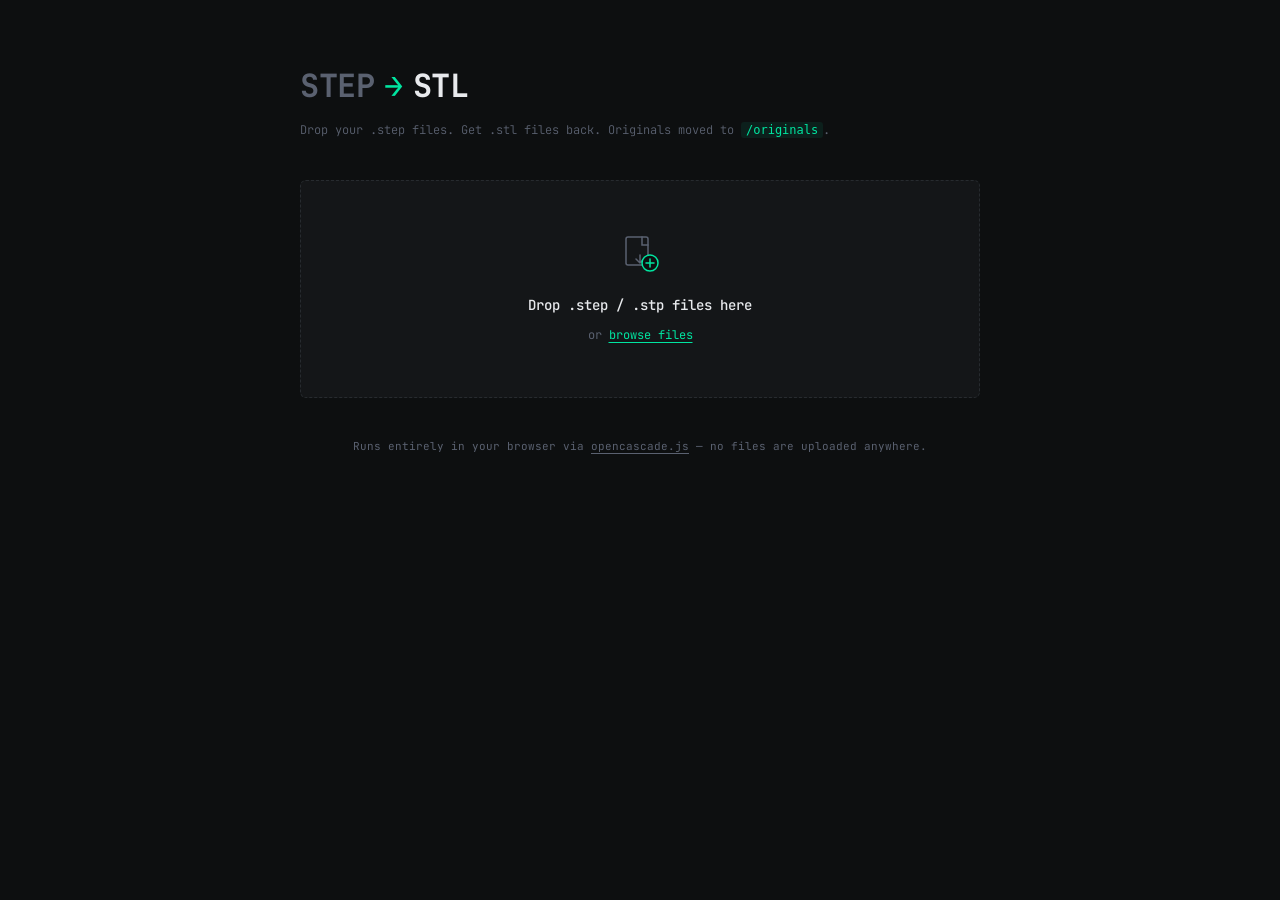
==== docs/index.html @ 7593c4f9 "Add files via upload" ====
<!DOCTYPE html>
<html lang="en">
<head>
  <meta charset="UTF-8" />
  <meta name="viewport" content="width=device-width, initial-scale=1.0" />
  <title>STEP → STL Converter</title>
  <link rel="preconnect" href="https://fonts.googleapis.com" />
  <link rel="preconnect" href="https://fonts.gstatic.com" crossorigin />
  <link href="https://fonts.googleapis.com/css2?family=JetBrains+Mono:wght@300;400;500;700&display=swap" rel="stylesheet" />
  <link rel="stylesheet" href="style.css" />
</head>
<body>

  <div class="page">

    <header>
      <div class="wordmark">
        <span class="wordmark-step">STEP</span>
        <span class="wordmark-arrow">→</span>
        <span class="wordmark-stl">STL</span>
      </div>
      <p class="tagline">Drop your .step files. Get .stl files back. Originals moved to <code>/originals</code>.</p>
    </header>

    <main>
      <!-- Drop Zone -->
      <div class="dropzone" id="dropzone" tabindex="0" role="button" aria-label="Drop STEP files here or click to browse">
        <div class="scan-line" id="scanLine"></div>
        <div class="dropzone-inner">
          <div class="drop-icon">
            <svg width="40" height="40" viewBox="0 0 40 40" fill="none" xmlns="http://www.w3.org/2000/svg">
              <rect x="6" y="4" width="22" height="28" rx="2" stroke="currentColor" stroke-width="1.5"/>
              <path d="M22 4v8h6" stroke="currentColor" stroke-width="1.5" stroke-linecap="round"/>
              <path d="M20 22v8M16 26l4 4 4-4" stroke="currentColor" stroke-width="1.5" stroke-linecap="round" stroke-linejoin="round"/>
              <circle cx="30" cy="30" r="8" fill="#0d0f10" stroke="var(--accent)" stroke-width="1.5"/>
              <path d="M30 26v8M26 30h8" stroke="var(--accent)" stroke-width="1.5" stroke-linecap="round"/>
            </svg>
          </div>
          <p class="drop-primary">Drop .step / .stp files here</p>
          <p class="drop-secondary">or <button class="browse-btn" id="browseBtn">browse files</button></p>
        </div>
        <input type="file" id="fileInput" multiple accept=".step,.stp" style="display:none" />
      </div>

      <!-- Queue -->
      <div class="queue" id="queue" hidden>
        <div class="queue-header">
          <span class="queue-label">QUEUED</span>
          <span class="queue-count" id="queueCount">0 files</span>
        </div>
        <ul class="file-list" id="fileList"></ul>
        <div class="queue-actions">
          <button class="btn-convert" id="convertBtn">Convert all</button>
          <button class="btn-clear" id="clearBtn">Clear</button>
        </div>
      </div>

      <!-- Log -->
      <div class="log-panel" id="logPanel" hidden>
        <div class="log-header">
          <span class="log-label">OUTPUT</span>
          <button class="log-clear" id="logClearBtn">clear</button>
        </div>
        <div class="log-body" id="logBody"></div>
      </div>
    </main>

    <footer>
      <p>Runs entirely in your browser via <a href="https://github.com/octocat/opencascade.js" target="_blank" rel="noopener">opencascade.js</a> — no files are uploaded anywhere.</p>
    </footer>

  </div>

  <script src="app.js"></script>
</body>
</html>
---- docs/style.css ----
/* ── Reset & Base ─────────────────────────────────────────────── */
*, *::before, *::after { box-sizing: border-box; margin: 0; padding: 0; }

:root {
  --bg:        #0d0f10;
  --surface:   #141618;
  --surface2:  #1c1f22;
  --border:    #272b2f;
  --accent:    #00e5a0;
  --accent-dim:#007a56;
  --text:      #e8eaed;
  --muted:     #5a6170;
  --danger:    #ff5f5f;
  --warn:      #f5a623;
  --mono:      'JetBrains Mono', 'Courier New', monospace;
}

html, body {
  height: 100%;
  background: var(--bg);
  color: var(--text);
  font-family: var(--mono);
  font-size: 14px;
  line-height: 1.6;
  -webkit-font-smoothing: antialiased;
}

/* ── Page Layout ─────────────────────────────────────────────── */
.page {
  min-height: 100vh;
  display: flex;
  flex-direction: column;
  align-items: center;
  padding: 60px 24px 40px;
  gap: 0;
}

main {
  width: 100%;
  max-width: 680px;
  display: flex;
  flex-direction: column;
  gap: 16px;
}

/* ── Header ──────────────────────────────────────────────────── */
header {
  width: 100%;
  max-width: 680px;
  margin-bottom: 40px;
  text-align: left;
}

.wordmark {
  display: flex;
  align-items: baseline;
  gap: 10px;
  font-size: 32px;
  font-weight: 700;
  letter-spacing: -0.5px;
  margin-bottom: 10px;
}

.wordmark-step  { color: var(--muted); }
.wordmark-arrow { color: var(--accent); font-weight: 300; }
.wordmark-stl   { color: var(--text); }

.tagline {
  color: var(--muted);
  font-size: 12px;
  font-weight: 300;
}

.tagline code {
  color: var(--accent);
  background: rgba(0, 229, 160, 0.08);
  padding: 1px 5px;
  border-radius: 3px;
}

/* ── Drop Zone ───────────────────────────────────────────────── */
.dropzone {
  position: relative;
  overflow: hidden;
  border: 1.5px dashed var(--border);
  border-radius: 6px;
  padding: 52px 24px;
  text-align: center;
  cursor: pointer;
  transition: border-color 0.2s, background 0.2s;
  outline: none;
  background: var(--surface);
}

.dropzone:hover,
.dropzone:focus,
.dropzone.drag-over {
  border-color: var(--accent);
  background: rgba(0, 229, 160, 0.03);
}

.dropzone.drag-over .scan-line { opacity: 1; animation-play-state: running; }

/* Scan line — the signature element */
.scan-line {
  position: absolute;
  left: 0; right: 0;
  height: 1px;
  background: linear-gradient(90deg, transparent 0%, var(--accent) 40%, var(--accent) 60%, transparent 100%);
  top: 0;
  opacity: 0;
  pointer-events: none;
  animation: scan 1.6s linear infinite paused;
  box-shadow: 0 0 10px var(--accent), 0 0 2px var(--accent);
}

@keyframes scan {
  0%   { top: 0%;   opacity: 0; }
  5%   { opacity: 1; }
  95%  { opacity: 1; }
  100% { top: 100%; opacity: 0; }
}

.dropzone-inner {
  display: flex;
  flex-direction: column;
  align-items: center;
  gap: 10px;
  position: relative;
  z-index: 1;
}

.drop-icon {
  color: var(--muted);
  margin-bottom: 4px;
  transition: color 0.2s;
}

.dropzone:hover .drop-icon,
.dropzone.drag-over .drop-icon { color: var(--accent); }

.drop-primary {
  font-size: 14px;
  font-weight: 500;
  color: var(--text);
}

.drop-secondary {
  font-size: 12px;
  color: var(--muted);
}

.browse-btn {
  background: none;
  border: none;
  color: var(--accent);
  font-family: var(--mono);
  font-size: 12px;
  cursor: pointer;
  text-decoration: underline;
  text-underline-offset: 3px;
  padding: 0;
}

.browse-btn:hover { color: #fff; }

/* ── Queue ───────────────────────────────────────────────────── */
.queue {
  background: var(--surface);
  border: 1px solid var(--border);
  border-radius: 6px;
  overflow: hidden;
}

.queue-header {
  display: flex;
  justify-content: space-between;
  align-items: center;
  padding: 10px 16px;
  border-bottom: 1px solid var(--border);
  background: var(--surface2);
}

.queue-label {
  font-size: 10px;
  font-weight: 700;
  letter-spacing: 1.5px;
  color: var(--muted);
}

.queue-count {
  font-size: 11px;
  color: var(--accent);
}

.file-list {
  list-style: none;
  max-height: 220px;
  overflow-y: auto;
  scrollbar-width: thin;
  scrollbar-color: var(--border) transparent;
}

.file-list li {
  display: flex;
  align-items: center;
  justify-content: space-between;
  padding: 9px 16px;
  border-bottom: 1px solid var(--border);
  font-size: 12px;
  gap: 12px;
}

.file-list li:last-child { border-bottom: none; }

.file-name {
  color: var(--text);
  flex: 1;
  overflow: hidden;
  text-overflow: ellipsis;
  white-space: nowrap;
}

.file-size {
  color: var(--muted);
  font-size: 11px;
  flex-shrink: 0;
}

.file-remove {
  background: none;
  border: none;
  color: var(--muted);
  cursor: pointer;
  font-size: 16px;
  line-height: 1;
  padding: 0 2px;
  font-family: var(--mono);
  flex-shrink: 0;
  transition: color 0.15s;
}

.file-remove:hover { color: var(--danger); }

.queue-actions {
  display: flex;
  gap: 10px;
  padding: 12px 16px;
  border-top: 1px solid var(--border);
  background: var(--surface2);
}

.btn-convert {
  flex: 1;
  background: var(--accent);
  color: #000;
  border: none;
  border-radius: 4px;
  padding: 10px 20px;
  font-family: var(--mono);
  font-size: 12px;
  font-weight: 700;
  letter-spacing: 0.5px;
  cursor: pointer;
  transition: background 0.15s, opacity 0.15s;
}

.btn-convert:hover  { background: #00ffb3; }
.btn-convert:active { background: var(--accent-dim); }
.btn-convert:disabled { opacity: 0.4; cursor: not-allowed; }

.btn-clear {
  background: none;
  border: 1px solid var(--border);
  border-radius: 4px;
  padding: 10px 16px;
  font-family: var(--mono);
  font-size: 12px;
  color: var(--muted);
  cursor: pointer;
  transition: border-color 0.15s, color 0.15s;
}

.btn-clear:hover { border-color: var(--danger); color: var(--danger); }

/* ── Log Panel ───────────────────────────────────────────────── */
.log-panel {
  background: var(--surface);
  border: 1px solid var(--border);
  border-radius: 6px;
  overflow: hidden;
}

.log-header {
  display: flex;
  justify-content: space-between;
  align-items: center;
  padding: 10px 16px;
  border-bottom: 1px solid var(--border);
  background: var(--surface2);
}

.log-label {
  font-size: 10px;
  font-weight: 700;
  letter-spacing: 1.5px;
  color: var(--muted);
}

.log-clear {
  background: none;
  border: none;
  color: var(--muted);
  font-family: var(--mono);
  font-size: 11px;
  cursor: pointer;
}

.log-clear:hover { color: var(--text); }

.log-body {
  padding: 14px 16px;
  max-height: 260px;
  overflow-y: auto;
  font-size: 12px;
  line-height: 1.8;
  scrollbar-width: thin;
  scrollbar-color: var(--border) transparent;
}

.log-line { display: block; white-space: pre-wrap; word-break: break-all; }
.log-line.info    { color: var(--muted); }
.log-line.success { color: var(--accent); }
.log-line.error   { color: var(--danger); }
.log-line.warn    { color: var(--warn); }
.log-line.head    { color: var(--text); font-weight: 700; margin-top: 6px; }

/* ── Footer ──────────────────────────────────────────────────── */
footer {
  margin-top: 40px;
  font-size: 11px;
  color: var(--muted);
  text-align: center;
  max-width: 680px;
}

footer a { color: var(--muted); text-underline-offset: 3px; }
footer a:hover { color: var(--accent); }

/* ── Progress on file items ──────────────────────────────────── */
.file-status {
  font-size: 11px;
  flex-shrink: 0;
  min-width: 70px;
  text-align: right;
}

.file-status.pending  { color: var(--muted); }
.file-status.working  { color: var(--warn); }
.file-status.done     { color: var(--accent); }
.file-status.error    { color: var(--danger); }

/* ── Responsive ──────────────────────────────────────────────── */
@media (max-width: 520px) {
  .page { padding: 36px 16px 32px; }
  .wordmark { font-size: 24px; }
  .dropzone { padding: 40px 16px; }
}

@media (prefers-reduced-motion: reduce) {
  .scan-line { animation: none; }
}
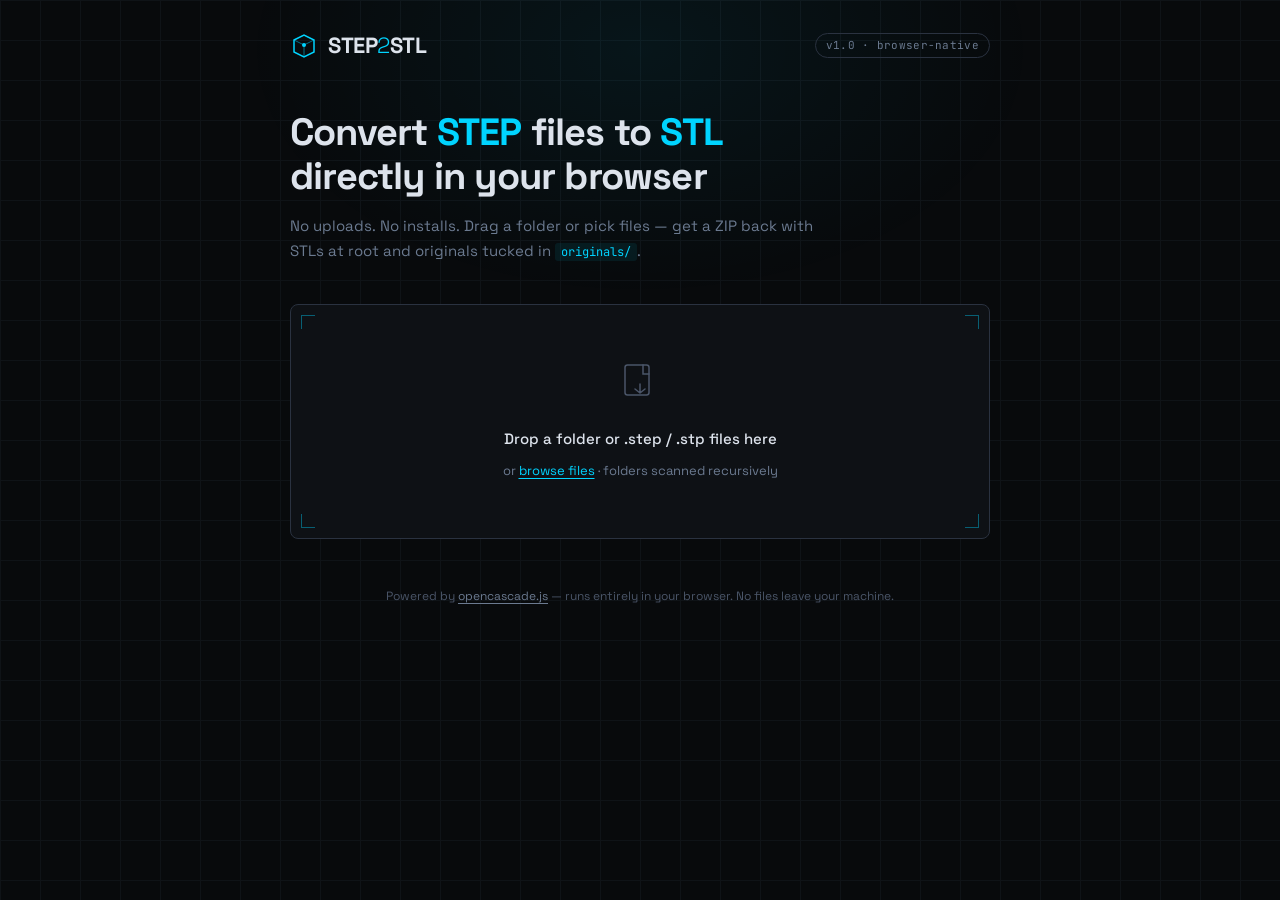
==== commit 40c554d2: "Add files via upload" ====
--- a/docs/index.html
+++ b/docs/index.html
@@ -3,70 +3,93 @@
 <head>
   <meta charset="UTF-8" />
   <meta name="viewport" content="width=device-width, initial-scale=1.0" />
-  <title>STEP → STL Converter</title>
+  <title>STEP2STL — Browser-based STEP to STL Converter</title>
   <link rel="preconnect" href="https://fonts.googleapis.com" />
   <link rel="preconnect" href="https://fonts.gstatic.com" crossorigin />
-  <link href="https://fonts.googleapis.com/css2?family=JetBrains+Mono:wght@300;400;500;700&display=swap" rel="stylesheet" />
+  <link href="https://fonts.googleapis.com/css2?family=Space+Grotesk:wght@300;400;500;600;700&family=JetBrains+Mono:wght@300;400;500&display=swap" rel="stylesheet" />
   <link rel="stylesheet" href="style.css" />
 </head>
 <body>
 
+  <!-- Background grid -->
+  <div class="bg-grid" aria-hidden="true"></div>
+  <div class="bg-glow" aria-hidden="true"></div>
+
   <div class="page">
 
-    <header>
-      <div class="wordmark">
-        <span class="wordmark-step">STEP</span>
-        <span class="wordmark-arrow">→</span>
-        <span class="wordmark-stl">STL</span>
+    <header class="site-header">
+      <div class="logo">
+        <svg class="logo-icon" width="28" height="28" viewBox="0 0 28 28" fill="none">
+          <path d="M4 8L14 3L24 8V20L14 25L4 20V8Z" stroke="var(--accent)" stroke-width="1.5" fill="none"/>
+          <path d="M4 8L14 13M14 25V13M24 8L14 13" stroke="var(--accent)" stroke-width="1" opacity="0.5"/>
+          <circle cx="14" cy="13" r="2" fill="var(--accent)"/>
+        </svg>
+        <span class="logo-text">STEP<span class="logo-sep">2</span>STL</span>
       </div>
-      <p class="tagline">Drop your .step files. Get .stl files back. Originals moved to <code>/originals</code>.</p>
+      <div class="header-badge">v1.0 · browser-native</div>
     </header>
 
-    <main>
+    <main class="main">
+
+      <section class="hero">
+        <h1 class="hero-title">Convert <span class="hl">STEP</span> files to <span class="hl">STL</span><br/>directly in your browser</h1>
+        <p class="hero-sub">No uploads. No installs. Drag a folder or pick files — get a ZIP back with STLs at root and originals tucked in <code>originals/</code>.</p>
+      </section>
+
       <!-- Drop Zone -->
-      <div class="dropzone" id="dropzone" tabindex="0" role="button" aria-label="Drop STEP files here or click to browse">
-        <div class="scan-line" id="scanLine"></div>
-        <div class="dropzone-inner">
-          <div class="drop-icon">
-            <svg width="40" height="40" viewBox="0 0 40 40" fill="none" xmlns="http://www.w3.org/2000/svg">
-              <rect x="6" y="4" width="22" height="28" rx="2" stroke="currentColor" stroke-width="1.5"/>
-              <path d="M22 4v8h6" stroke="currentColor" stroke-width="1.5" stroke-linecap="round"/>
-              <path d="M20 22v8M16 26l4 4 4-4" stroke="currentColor" stroke-width="1.5" stroke-linecap="round" stroke-linejoin="round"/>
-              <circle cx="30" cy="30" r="8" fill="#0d0f10" stroke="var(--accent)" stroke-width="1.5"/>
-              <path d="M30 26v8M26 30h8" stroke="var(--accent)" stroke-width="1.5" stroke-linecap="round"/>
+      <div class="dropzone" id="dropzone" tabindex="0" role="button"
+           aria-label="Drop STEP files or a folder here, or click to browse">
+        <div class="dz-scan" id="scanLine" aria-hidden="true"></div>
+        <div class="dz-corner tl" aria-hidden="true"></div>
+        <div class="dz-corner tr" aria-hidden="true"></div>
+        <div class="dz-corner bl" aria-hidden="true"></div>
+        <div class="dz-corner br" aria-hidden="true"></div>
+
+        <div class="dz-inner">
+          <div class="dz-icon" aria-hidden="true">
+            <svg width="44" height="44" viewBox="0 0 44 44" fill="none">
+              <rect x="7" y="4" width="24" height="30" rx="2.5" stroke="currentColor" stroke-width="1.5"/>
+              <path d="M25 4v9h6" stroke="currentColor" stroke-width="1.5" stroke-linecap="round"/>
+              <path d="M22 23v9M17 28l5 4 5-4" stroke="currentColor" stroke-width="1.5" stroke-linecap="round" stroke-linejoin="round"/>
             </svg>
           </div>
-          <p class="drop-primary">Drop .step / .stp files here</p>
-          <p class="drop-secondary">or <button class="browse-btn" id="browseBtn">browse files</button></p>
+          <p class="dz-primary">Drop a folder or .step / .stp files here</p>
+          <p class="dz-secondary">or <button class="dz-browse" id="browseBtn">browse files</button> · folders scanned recursively</p>
         </div>
         <input type="file" id="fileInput" multiple accept=".step,.stp" style="display:none" />
       </div>
 
       <!-- Queue -->
-      <div class="queue" id="queue" hidden>
-        <div class="queue-header">
-          <span class="queue-label">QUEUED</span>
-          <span class="queue-count" id="queueCount">0 files</span>
+      <div class="panel queue-panel" id="queue" hidden>
+        <div class="panel-header">
+          <span class="panel-label">QUEUED FILES</span>
+          <span class="panel-count" id="queueCount">0 files</span>
         </div>
         <ul class="file-list" id="fileList"></ul>
-        <div class="queue-actions">
-          <button class="btn-convert" id="convertBtn">Convert all</button>
-          <button class="btn-clear" id="clearBtn">Clear</button>
+        <div class="panel-footer">
+          <button class="btn-primary" id="convertBtn">
+            <svg width="14" height="14" viewBox="0 0 14 14" fill="none" aria-hidden="true">
+              <path d="M2 7h10M8 3l4 4-4 4" stroke="currentColor" stroke-width="1.5" stroke-linecap="round" stroke-linejoin="round"/>
+            </svg>
+            Convert &amp; Download ZIP
+          </button>
+          <button class="btn-ghost" id="clearBtn">Clear all</button>
         </div>
       </div>
 
       <!-- Log -->
-      <div class="log-panel" id="logPanel" hidden>
-        <div class="log-header">
-          <span class="log-label">OUTPUT</span>
-          <button class="log-clear" id="logClearBtn">clear</button>
+      <div class="panel log-panel" id="logPanel" hidden>
+        <div class="panel-header">
+          <span class="panel-label">OUTPUT LOG</span>
+          <button class="log-clear-btn" id="logClearBtn">clear</button>
         </div>
         <div class="log-body" id="logBody"></div>
       </div>
+
     </main>
 
-    <footer>
-      <p>Runs entirely in your browser via <a href="https://github.com/octocat/opencascade.js" target="_blank" rel="noopener">opencascade.js</a> — no files are uploaded anywhere.</p>
+    <footer class="site-footer">
+      <p>Powered by <a href="https://github.com/donalffons/opencascade.js" target="_blank" rel="noopener">opencascade.js</a> — runs entirely in your browser. No files leave your machine.</p>
     </footer>
 
   </div>
--- a/docs/style.css
+++ b/docs/style.css
@@ -1,219 +1,331 @@
-/* ── Reset & Base ─────────────────────────────────────────────── */
+/* ── Reset ───────────────────────────────────────────────────────────────── */
 *, *::before, *::after { box-sizing: border-box; margin: 0; padding: 0; }
 
 :root {
-  --bg:        #0d0f10;
-  --surface:   #141618;
-  --surface2:  #1c1f22;
-  --border:    #272b2f;
-  --accent:    #00e5a0;
-  --accent-dim:#007a56;
-  --text:      #e8eaed;
-  --muted:     #5a6170;
-  --danger:    #ff5f5f;
-  --warn:      #f5a623;
-  --mono:      'JetBrains Mono', 'Courier New', monospace;
+  --bg:         #080a0c;
+  --surface:    #0e1115;
+  --surface2:   #151920;
+  --surface3:   #1c2028;
+  --border:     #1f2530;
+  --border-hi:  #2a3240;
+  --accent:     #00d4ff;
+  --accent-dim: #0077aa;
+  --accent-glow:rgba(0,212,255,0.15);
+  --green:      #00ff88;
+  --red:        #ff4466;
+  --yellow:     #ffcc00;
+  --text:       #dde3ec;
+  --muted:      #4a5568;
+  --muted2:     #6b7a90;
+  --display:    'Space Grotesk', sans-serif;
+  --mono:       'JetBrains Mono', monospace;
 }
 
 html, body {
   height: 100%;
   background: var(--bg);
   color: var(--text);
-  font-family: var(--mono);
+  font-family: var(--display);
   font-size: 14px;
   line-height: 1.6;
   -webkit-font-smoothing: antialiased;
 }
 
-/* ── Page Layout ─────────────────────────────────────────────── */
+/* ── Background ──────────────────────────────────────────────────────────── */
+.bg-grid {
+  position: fixed;
+  inset: 0;
+  background-image:
+    linear-gradient(var(--border) 1px, transparent 1px),
+    linear-gradient(90deg, var(--border) 1px, transparent 1px);
+  background-size: 40px 40px;
+  opacity: 0.35;
+  pointer-events: none;
+  z-index: 0;
+}
+
+.bg-glow {
+  position: fixed;
+  top: -200px;
+  left: 50%;
+  transform: translateX(-50%);
+  width: 800px;
+  height: 500px;
+  background: radial-gradient(ellipse at center, rgba(0,212,255,0.06) 0%, transparent 70%);
+  pointer-events: none;
+  z-index: 0;
+}
+
+/* ── Layout ──────────────────────────────────────────────────────────────── */
 .page {
+  position: relative;
+  z-index: 1;
   min-height: 100vh;
   display: flex;
   flex-direction: column;
   align-items: center;
-  padding: 60px 24px 40px;
-  gap: 0;
-}
-
-main {
+  padding: 0 24px 60px;
+}
+
+.main {
   width: 100%;
-  max-width: 680px;
+  max-width: 700px;
   display: flex;
   flex-direction: column;
   gap: 16px;
 }
 
-/* ── Header ──────────────────────────────────────────────────── */
-header {
+/* ── Header ──────────────────────────────────────────────────────────────── */
+.site-header {
   width: 100%;
-  max-width: 680px;
-  margin-bottom: 40px;
-  text-align: left;
-}
-
-.wordmark {
-  display: flex;
-  align-items: baseline;
+  max-width: 700px;
+  display: flex;
+  align-items: center;
+  justify-content: space-between;
+  padding: 28px 0 48px;
+}
+
+.logo {
+  display: flex;
+  align-items: center;
   gap: 10px;
-  font-size: 32px;
+}
+
+.logo-icon { flex-shrink: 0; }
+
+.logo-text {
+  font-family: var(--display);
+  font-size: 22px;
   font-weight: 700;
   letter-spacing: -0.5px;
-  margin-bottom: 10px;
-}
-
-.wordmark-step  { color: var(--muted); }
-.wordmark-arrow { color: var(--accent); font-weight: 300; }
-.wordmark-stl   { color: var(--text); }
-
-.tagline {
-  color: var(--muted);
+  color: var(--text);
+}
+
+.logo-sep {
+  color: var(--accent);
+  font-weight: 300;
+}
+
+.header-badge {
+  font-family: var(--mono);
+  font-size: 11px;
+  color: var(--muted2);
+  border: 1px solid var(--border-hi);
+  padding: 3px 10px;
+  border-radius: 20px;
+  letter-spacing: 0.3px;
+}
+
+/* ── Hero ────────────────────────────────────────────────────────────────── */
+.hero {
+  margin-bottom: 24px;
+}
+
+.hero-title {
+  font-size: clamp(26px, 5vw, 38px);
+  font-weight: 700;
+  line-height: 1.15;
+  letter-spacing: -0.8px;
+  margin-bottom: 14px;
+  color: var(--text);
+}
+
+.hl {
+  color: var(--accent);
+  font-weight: 700;
+}
+
+.hero-sub {
+  font-size: 15px;
+  color: var(--muted2);
+  line-height: 1.7;
+  max-width: 560px;
+}
+
+.hero-sub code {
+  font-family: var(--mono);
   font-size: 12px;
-  font-weight: 300;
-}
-
-.tagline code {
   color: var(--accent);
-  background: rgba(0, 229, 160, 0.08);
-  padding: 1px 5px;
+  background: rgba(0,212,255,0.08);
+  padding: 1px 6px;
   border-radius: 3px;
 }
 
-/* ── Drop Zone ───────────────────────────────────────────────── */
+/* ── Drop Zone ───────────────────────────────────────────────────────────── */
 .dropzone {
   position: relative;
   overflow: hidden;
-  border: 1.5px dashed var(--border);
-  border-radius: 6px;
-  padding: 52px 24px;
+  border: 1px solid var(--border-hi);
+  border-radius: 8px;
+  padding: 56px 24px;
   text-align: center;
   cursor: pointer;
+  background: var(--surface);
   transition: border-color 0.2s, background 0.2s;
   outline: none;
-  background: var(--surface);
 }
 
 .dropzone:hover,
-.dropzone:focus,
+.dropzone:focus {
+  border-color: var(--accent-dim);
+  background: var(--surface2);
+}
+
 .dropzone.drag-over {
   border-color: var(--accent);
-  background: rgba(0, 229, 160, 0.03);
-}
-
-.dropzone.drag-over .scan-line { opacity: 1; animation-play-state: running; }
-
-/* Scan line — the signature element */
-.scan-line {
+  background: rgba(0,212,255,0.04);
+  box-shadow: 0 0 0 1px var(--accent) inset, 0 0 40px rgba(0,212,255,0.06);
+}
+
+/* Corner brackets — the "HUD frame" signature element */
+.dz-corner {
+  position: absolute;
+  width: 14px;
+  height: 14px;
+  border-color: var(--accent);
+  border-style: solid;
+  opacity: 0.4;
+  transition: opacity 0.2s;
+}
+.dropzone:hover .dz-corner,
+.dropzone:focus .dz-corner,
+.dropzone.drag-over .dz-corner { opacity: 1; }
+
+.dz-corner.tl { top: 10px; left: 10px;  border-width: 1.5px 0 0 1.5px; }
+.dz-corner.tr { top: 10px; right: 10px; border-width: 1.5px 1.5px 0 0; }
+.dz-corner.bl { bottom: 10px; left: 10px;  border-width: 0 0 1.5px 1.5px; }
+.dz-corner.br { bottom: 10px; right: 10px; border-width: 0 1.5px 1.5px 0; }
+
+/* Scan line */
+.dz-scan {
   position: absolute;
   left: 0; right: 0;
   height: 1px;
-  background: linear-gradient(90deg, transparent 0%, var(--accent) 40%, var(--accent) 60%, transparent 100%);
+  background: linear-gradient(90deg, transparent, var(--accent) 30%, var(--accent) 70%, transparent);
+  box-shadow: 0 0 12px var(--accent), 0 0 3px var(--accent);
   top: 0;
   opacity: 0;
   pointer-events: none;
-  animation: scan 1.6s linear infinite paused;
-  box-shadow: 0 0 10px var(--accent), 0 0 2px var(--accent);
+  animation: scan 1.8s ease-in-out infinite paused;
+}
+
+.dropzone.drag-over .dz-scan {
+  opacity: 1;
+  animation-play-state: running;
 }
 
 @keyframes scan {
   0%   { top: 0%;   opacity: 0; }
-  5%   { opacity: 1; }
-  95%  { opacity: 1; }
+  8%   { opacity: 1; }
+  92%  { opacity: 1; }
   100% { top: 100%; opacity: 0; }
 }
 
-.dropzone-inner {
-  display: flex;
-  flex-direction: column;
-  align-items: center;
-  gap: 10px;
+.dz-inner {
   position: relative;
   z-index: 1;
-}
-
-.drop-icon {
+  display: flex;
+  flex-direction: column;
+  align-items: center;
+  gap: 10px;
+}
+
+.dz-icon {
   color: var(--muted);
-  margin-bottom: 4px;
+  margin-bottom: 6px;
   transition: color 0.2s;
 }
 
-.dropzone:hover .drop-icon,
-.dropzone.drag-over .drop-icon { color: var(--accent); }
-
-.drop-primary {
-  font-size: 14px;
+.dropzone:hover .dz-icon,
+.dropzone.drag-over .dz-icon { color: var(--accent); }
+
+.dz-primary {
+  font-size: 15px;
   font-weight: 500;
   color: var(--text);
 }
 
-.drop-secondary {
-  font-size: 12px;
-  color: var(--muted);
-}
-
-.browse-btn {
+.dz-secondary {
+  font-size: 13px;
+  color: var(--muted2);
+}
+
+.dz-browse {
   background: none;
   border: none;
   color: var(--accent);
-  font-family: var(--mono);
-  font-size: 12px;
+  font-family: var(--display);
+  font-size: 13px;
   cursor: pointer;
   text-decoration: underline;
   text-underline-offset: 3px;
   padding: 0;
 }
 
-.browse-btn:hover { color: #fff; }
-
-/* ── Queue ───────────────────────────────────────────────────── */
-.queue {
+.dz-browse:hover { color: #fff; }
+
+/* ── Panels ──────────────────────────────────────────────────────────────── */
+.panel {
+  border: 1px solid var(--border);
+  border-radius: 8px;
   background: var(--surface);
-  border: 1px solid var(--border);
-  border-radius: 6px;
   overflow: hidden;
 }
 
-.queue-header {
-  display: flex;
+.panel-header {
+  display: flex;
+  align-items: center;
   justify-content: space-between;
-  align-items: center;
   padding: 10px 16px;
+  background: var(--surface2);
   border-bottom: 1px solid var(--border);
-  background: var(--surface2);
-}
-
-.queue-label {
+}
+
+.panel-label {
+  font-family: var(--mono);
   font-size: 10px;
-  font-weight: 700;
-  letter-spacing: 1.5px;
-  color: var(--muted);
-}
-
-.queue-count {
+  font-weight: 500;
+  letter-spacing: 1.8px;
+  color: var(--muted2);
+}
+
+.panel-count {
+  font-family: var(--mono);
   font-size: 11px;
   color: var(--accent);
 }
 
+.panel-footer {
+  display: flex;
+  gap: 10px;
+  padding: 12px 16px;
+  background: var(--surface2);
+  border-top: 1px solid var(--border);
+}
+
+/* ── File List ───────────────────────────────────────────────────────────── */
 .file-list {
   list-style: none;
-  max-height: 220px;
+  max-height: 240px;
   overflow-y: auto;
   scrollbar-width: thin;
-  scrollbar-color: var(--border) transparent;
+  scrollbar-color: var(--border-hi) transparent;
 }
 
 .file-list li {
   display: flex;
   align-items: center;
-  justify-content: space-between;
+  gap: 12px;
   padding: 9px 16px;
   border-bottom: 1px solid var(--border);
+  font-size: 13px;
+}
+
+.file-list li:last-child { border-bottom: none; }
+
+.file-name {
+  font-family: var(--mono);
   font-size: 12px;
-  gap: 12px;
-}
-
-.file-list li:last-child { border-bottom: none; }
-
-.file-name {
   color: var(--text);
   flex: 1;
   overflow: hidden;
@@ -222,151 +334,130 @@
 }
 
 .file-size {
+  font-family: var(--mono);
+  font-size: 11px;
   color: var(--muted);
+  flex-shrink: 0;
+}
+
+.file-status {
+  font-family: var(--mono);
   font-size: 11px;
   flex-shrink: 0;
-}
+  min-width: 72px;
+  text-align: right;
+}
+
+.file-status.pending  { color: var(--muted); }
+.file-status.working  { color: var(--yellow); }
+.file-status.done     { color: var(--green); }
+.file-status.error    { color: var(--red); }
 
 .file-remove {
   background: none;
   border: none;
   color: var(--muted);
-  cursor: pointer;
+  font-family: var(--mono);
   font-size: 16px;
   line-height: 1;
+  cursor: pointer;
+  flex-shrink: 0;
   padding: 0 2px;
-  font-family: var(--mono);
-  flex-shrink: 0;
   transition: color 0.15s;
 }
 
-.file-remove:hover { color: var(--danger); }
-
-.queue-actions {
-  display: flex;
-  gap: 10px;
-  padding: 12px 16px;
-  border-top: 1px solid var(--border);
-  background: var(--surface2);
-}
-
-.btn-convert {
+.file-remove:hover { color: var(--red); }
+
+/* ── Buttons ─────────────────────────────────────────────────────────────── */
+.btn-primary {
+  display: flex;
+  align-items: center;
+  gap: 7px;
   flex: 1;
+  justify-content: center;
   background: var(--accent);
   color: #000;
   border: none;
-  border-radius: 4px;
+  border-radius: 5px;
   padding: 10px 20px;
-  font-family: var(--mono);
-  font-size: 12px;
-  font-weight: 700;
-  letter-spacing: 0.5px;
+  font-family: var(--display);
+  font-size: 13px;
+  font-weight: 600;
   cursor: pointer;
   transition: background 0.15s, opacity 0.15s;
 }
 
-.btn-convert:hover  { background: #00ffb3; }
-.btn-convert:active { background: var(--accent-dim); }
-.btn-convert:disabled { opacity: 0.4; cursor: not-allowed; }
-
-.btn-clear {
+.btn-primary:hover  { background: #33ddff; }
+.btn-primary:active { background: var(--accent-dim); }
+.btn-primary:disabled { opacity: 0.35; cursor: not-allowed; }
+
+.btn-ghost {
   background: none;
-  border: 1px solid var(--border);
-  border-radius: 4px;
+  border: 1px solid var(--border-hi);
+  border-radius: 5px;
   padding: 10px 16px;
-  font-family: var(--mono);
-  font-size: 12px;
-  color: var(--muted);
+  font-family: var(--display);
+  font-size: 13px;
+  color: var(--muted2);
   cursor: pointer;
   transition: border-color 0.15s, color 0.15s;
 }
 
-.btn-clear:hover { border-color: var(--danger); color: var(--danger); }
-
-/* ── Log Panel ───────────────────────────────────────────────── */
-.log-panel {
-  background: var(--surface);
-  border: 1px solid var(--border);
-  border-radius: 6px;
-  overflow: hidden;
-}
-
-.log-header {
-  display: flex;
-  justify-content: space-between;
-  align-items: center;
-  padding: 10px 16px;
-  border-bottom: 1px solid var(--border);
-  background: var(--surface2);
-}
-
-.log-label {
-  font-size: 10px;
-  font-weight: 700;
-  letter-spacing: 1.5px;
-  color: var(--muted);
-}
-
-.log-clear {
+.btn-ghost:hover { border-color: var(--red); color: var(--red); }
+
+/* ── Log ─────────────────────────────────────────────────────────────────── */
+.log-clear-btn {
   background: none;
   border: none;
   color: var(--muted);
   font-family: var(--mono);
   font-size: 11px;
   cursor: pointer;
-}
-
-.log-clear:hover { color: var(--text); }
+  letter-spacing: 0.5px;
+  transition: color 0.15s;
+}
+
+.log-clear-btn:hover { color: var(--text); }
 
 .log-body {
   padding: 14px 16px;
-  max-height: 260px;
+  max-height: 280px;
   overflow-y: auto;
+  scrollbar-width: thin;
+  scrollbar-color: var(--border-hi) transparent;
+  font-family: var(--mono);
   font-size: 12px;
-  line-height: 1.8;
-  scrollbar-width: thin;
-  scrollbar-color: var(--border) transparent;
+  line-height: 1.9;
 }
 
 .log-line { display: block; white-space: pre-wrap; word-break: break-all; }
-.log-line.info    { color: var(--muted); }
-.log-line.success { color: var(--accent); }
-.log-line.error   { color: var(--danger); }
-.log-line.warn    { color: var(--warn); }
-.log-line.head    { color: var(--text); font-weight: 700; margin-top: 6px; }
-
-/* ── Footer ──────────────────────────────────────────────────── */
-footer {
-  margin-top: 40px;
-  font-size: 11px;
+.log-line.info    { color: var(--muted2); }
+.log-line.success { color: var(--green); }
+.log-line.error   { color: var(--red); }
+.log-line.warn    { color: var(--yellow); }
+.log-line.head    { color: var(--text); font-weight: 500; padding-top: 4px; }
+.log-line.dim     { color: var(--muted); }
+
+/* ── Footer ──────────────────────────────────────────────────────────────── */
+.site-footer {
+  margin-top: 48px;
+  font-size: 12px;
   color: var(--muted);
   text-align: center;
-  max-width: 680px;
-}
-
-footer a { color: var(--muted); text-underline-offset: 3px; }
-footer a:hover { color: var(--accent); }
-
-/* ── Progress on file items ──────────────────────────────────── */
-.file-status {
-  font-size: 11px;
-  flex-shrink: 0;
-  min-width: 70px;
-  text-align: right;
-}
-
-.file-status.pending  { color: var(--muted); }
-.file-status.working  { color: var(--warn); }
-.file-status.done     { color: var(--accent); }
-.file-status.error    { color: var(--danger); }
-
-/* ── Responsive ──────────────────────────────────────────────── */
+}
+
+.site-footer a { color: var(--muted2); text-underline-offset: 3px; }
+.site-footer a:hover { color: var(--accent); }
+
+/* ── Responsive ──────────────────────────────────────────────────────────── */
 @media (max-width: 520px) {
-  .page { padding: 36px 16px 32px; }
-  .wordmark { font-size: 24px; }
-  .dropzone { padding: 40px 16px; }
+  .page { padding: 0 16px 48px; }
+  .hero-title { font-size: 24px; }
+  .dropzone { padding: 44px 16px; }
+  .panel-footer { flex-direction: column; }
+  .btn-primary { flex: none; }
 }
 
 @media (prefers-reduced-motion: reduce) {
-  .scan-line { animation: none; }
-}
+  .dz-scan { animation: none; }
+}
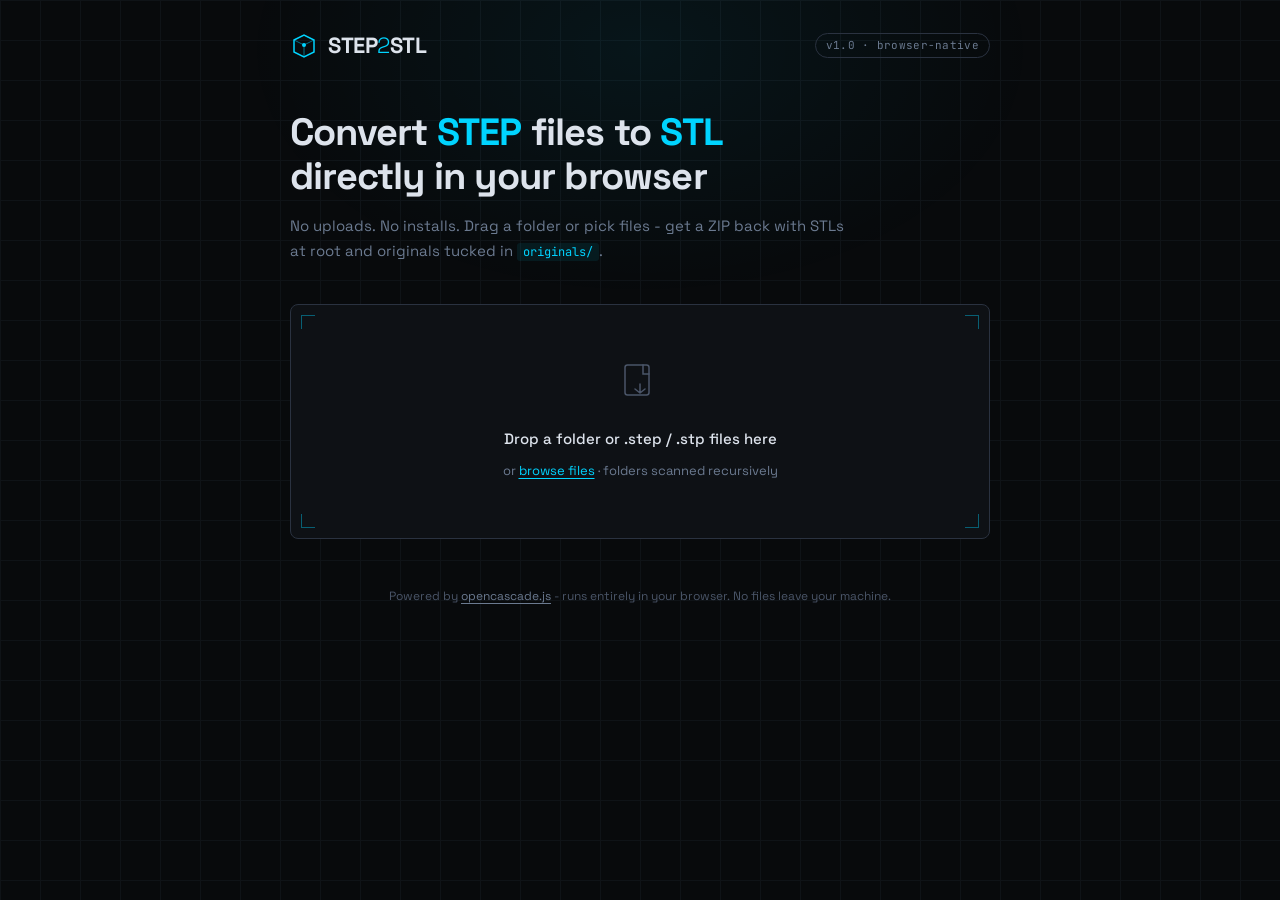
==== commit 00f8ce33: "Add files via upload" ====
--- a/docs/index.html
+++ b/docs/index.html
@@ -3,7 +3,7 @@
 <head>
   <meta charset="UTF-8" />
   <meta name="viewport" content="width=device-width, initial-scale=1.0" />
-  <title>STEP2STL — Browser-based STEP to STL Converter</title>
+  <title>STEP2STL - Browser-based STEP to STL Converter</title>
   <link rel="preconnect" href="https://fonts.googleapis.com" />
   <link rel="preconnect" href="https://fonts.gstatic.com" crossorigin />
   <link href="https://fonts.googleapis.com/css2?family=Space+Grotesk:wght@300;400;500;600;700&family=JetBrains+Mono:wght@300;400;500&display=swap" rel="stylesheet" />
@@ -33,7 +33,7 @@
 
       <section class="hero">
         <h1 class="hero-title">Convert <span class="hl">STEP</span> files to <span class="hl">STL</span><br/>directly in your browser</h1>
-        <p class="hero-sub">No uploads. No installs. Drag a folder or pick files — get a ZIP back with STLs at root and originals tucked in <code>originals/</code>.</p>
+        <p class="hero-sub">No uploads. No installs. Drag a folder or pick files - get a ZIP back with STLs at root and originals tucked in <code>originals/</code>.</p>
       </section>
 
       <!-- Drop Zone -->
@@ -89,7 +89,7 @@
     </main>
 
     <footer class="site-footer">
-      <p>Powered by <a href="https://github.com/donalffons/opencascade.js" target="_blank" rel="noopener">opencascade.js</a> — runs entirely in your browser. No files leave your machine.</p>
+      <p>Powered by <a href="https://github.com/donalffons/opencascade.js" target="_blank" rel="noopener">opencascade.js</a> - runs entirely in your browser. No files leave your machine.</p>
     </footer>
 
   </div>
--- a/docs/style.css
+++ b/docs/style.css
@@ -177,7 +177,7 @@
   box-shadow: 0 0 0 1px var(--accent) inset, 0 0 40px rgba(0,212,255,0.06);
 }
 
-/* Corner brackets — the "HUD frame" signature element */
+/* Corner brackets - the "HUD frame" signature element */
 .dz-corner {
   position: absolute;
   width: 14px;
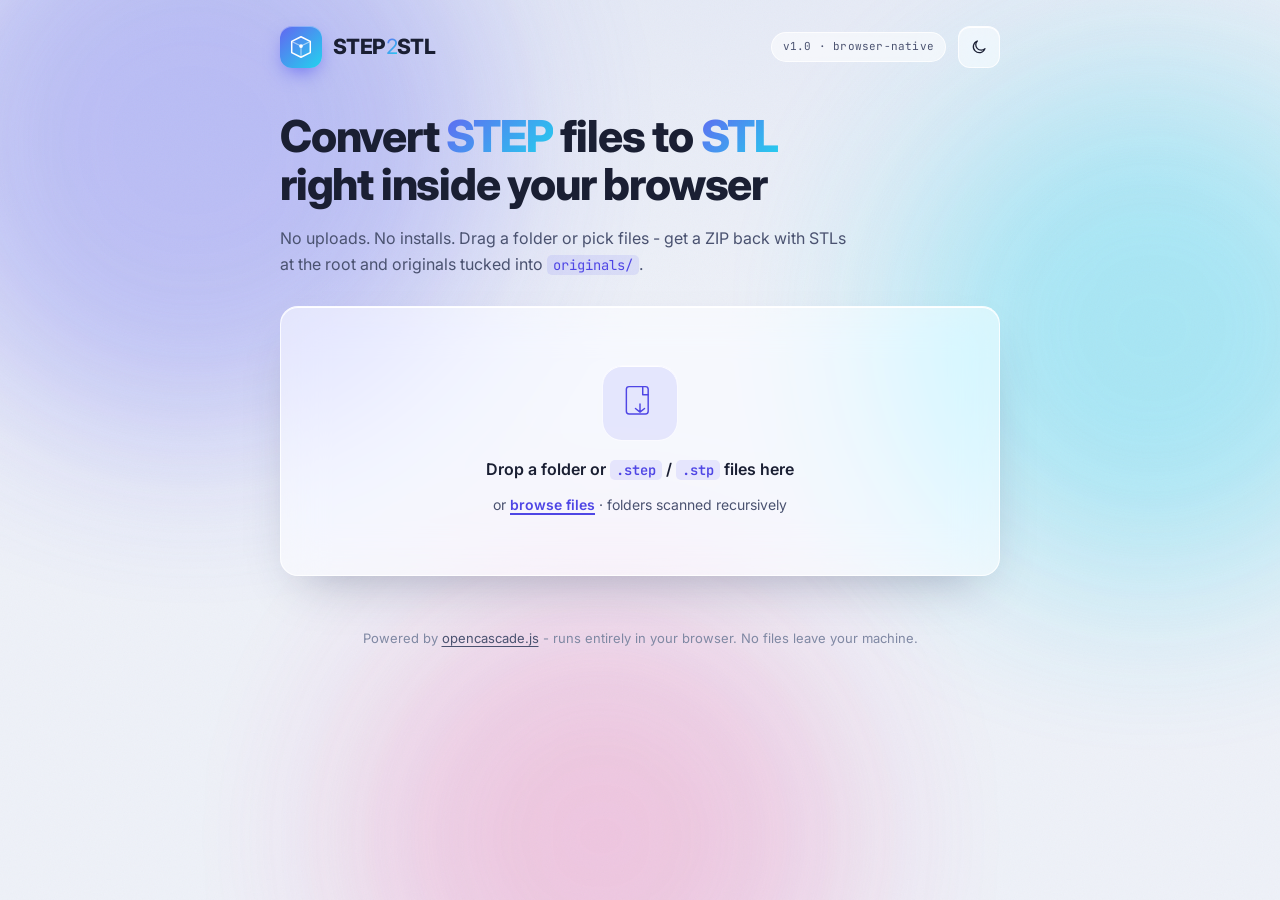
==== commit 16f52e14: "Add files via upload" ====
--- a/docs/index.html
+++ b/docs/index.html
@@ -1,59 +1,87 @@
 <!DOCTYPE html>
-<html lang="en">
+<html lang="en" data-theme="dark">
 <head>
   <meta charset="UTF-8" />
   <meta name="viewport" content="width=device-width, initial-scale=1.0" />
+  <meta name="color-scheme" content="light dark" />
   <title>STEP2STL - Browser-based STEP to STL Converter</title>
   <link rel="preconnect" href="https://fonts.googleapis.com" />
   <link rel="preconnect" href="https://fonts.gstatic.com" crossorigin />
-  <link href="https://fonts.googleapis.com/css2?family=Space+Grotesk:wght@300;400;500;600;700&family=JetBrains+Mono:wght@300;400;500&display=swap" rel="stylesheet" />
+  <link href="https://fonts.googleapis.com/css2?family=Inter:wght@400;500;600;700;800&family=JetBrains+Mono:wght@400;500&display=swap" rel="stylesheet" />
   <link rel="stylesheet" href="style.css" />
+  <!-- Set theme before first paint to avoid a flash of the wrong theme -->
+  <script>
+    (function () {
+      try {
+        var saved = localStorage.getItem('s2s-theme');
+        var theme = saved || (window.matchMedia('(prefers-color-scheme: light)').matches ? 'light' : 'dark');
+        document.documentElement.setAttribute('data-theme', theme);
+      } catch (e) {}
+    })();
+  </script>
 </head>
 <body>
 
-  <!-- Background grid -->
-  <div class="bg-grid" aria-hidden="true"></div>
-  <div class="bg-glow" aria-hidden="true"></div>
+  <!-- Ambient liquid-glass backdrop -->
+  <div class="ambient" aria-hidden="true">
+    <span class="blob blob-1"></span>
+    <span class="blob blob-2"></span>
+    <span class="blob blob-3"></span>
+    <span class="noise"></span>
+  </div>
 
   <div class="page">
 
     <header class="site-header">
       <div class="logo">
-        <svg class="logo-icon" width="28" height="28" viewBox="0 0 28 28" fill="none">
-          <path d="M4 8L14 3L24 8V20L14 25L4 20V8Z" stroke="var(--accent)" stroke-width="1.5" fill="none"/>
-          <path d="M4 8L14 13M14 25V13M24 8L14 13" stroke="var(--accent)" stroke-width="1" opacity="0.5"/>
-          <circle cx="14" cy="13" r="2" fill="var(--accent)"/>
-        </svg>
+        <span class="logo-mark" aria-hidden="true">
+          <svg width="26" height="26" viewBox="0 0 28 28" fill="none">
+            <path d="M4 8L14 3L24 8V20L14 25L4 20V8Z" stroke="currentColor" stroke-width="1.6" fill="none" stroke-linejoin="round"/>
+            <path d="M4 8L14 13M14 25V13M24 8L14 13" stroke="currentColor" stroke-width="1.2" opacity="0.55" stroke-linejoin="round"/>
+            <circle cx="14" cy="13" r="2" fill="currentColor"/>
+          </svg>
+        </span>
         <span class="logo-text">STEP<span class="logo-sep">2</span>STL</span>
       </div>
-      <div class="header-badge">v1.0 · browser-native</div>
+
+      <div class="header-right">
+        <span class="header-badge">v1.0 · browser-native</span>
+        <button class="theme-toggle" id="themeToggle" type="button"
+                aria-label="Toggle light and dark theme">
+          <svg class="icon-sun" width="18" height="18" viewBox="0 0 24 24" fill="none" aria-hidden="true">
+            <circle cx="12" cy="12" r="4.2" stroke="currentColor" stroke-width="1.7"/>
+            <path d="M12 2.5v2.4M12 19.1v2.4M21.5 12h-2.4M4.9 12H2.5M18.7 5.3l-1.7 1.7M7 17l-1.7 1.7M18.7 18.7L17 17M7 7L5.3 5.3"
+                  stroke="currentColor" stroke-width="1.7" stroke-linecap="round"/>
+          </svg>
+          <svg class="icon-moon" width="18" height="18" viewBox="0 0 24 24" fill="none" aria-hidden="true">
+            <path d="M20 14.2A8 8 0 1 1 9.8 4 6.3 6.3 0 0 0 20 14.2Z"
+                  stroke="currentColor" stroke-width="1.7" stroke-linejoin="round"/>
+          </svg>
+        </button>
+      </div>
     </header>
 
     <main class="main">
 
       <section class="hero">
-        <h1 class="hero-title">Convert <span class="hl">STEP</span> files to <span class="hl">STL</span><br/>directly in your browser</h1>
-        <p class="hero-sub">No uploads. No installs. Drag a folder or pick files - get a ZIP back with STLs at root and originals tucked in <code>originals/</code>.</p>
+        <h1 class="hero-title">Convert <span class="hl">STEP</span> files to <span class="hl">STL</span><br/>right inside your browser</h1>
+        <p class="hero-sub">No uploads. No installs. Drag a folder or pick files - get a ZIP back with STLs at the root and originals tucked into <code>originals/</code>.</p>
       </section>
 
       <!-- Drop Zone -->
       <div class="dropzone" id="dropzone" tabindex="0" role="button"
            aria-label="Drop STEP files or a folder here, or click to browse">
         <div class="dz-scan" id="scanLine" aria-hidden="true"></div>
-        <div class="dz-corner tl" aria-hidden="true"></div>
-        <div class="dz-corner tr" aria-hidden="true"></div>
-        <div class="dz-corner bl" aria-hidden="true"></div>
-        <div class="dz-corner br" aria-hidden="true"></div>
 
         <div class="dz-inner">
-          <div class="dz-icon" aria-hidden="true">
-            <svg width="44" height="44" viewBox="0 0 44 44" fill="none">
-              <rect x="7" y="4" width="24" height="30" rx="2.5" stroke="currentColor" stroke-width="1.5"/>
-              <path d="M25 4v9h6" stroke="currentColor" stroke-width="1.5" stroke-linecap="round"/>
-              <path d="M22 23v9M17 28l5 4 5-4" stroke="currentColor" stroke-width="1.5" stroke-linecap="round" stroke-linejoin="round"/>
+          <span class="dz-icon" aria-hidden="true">
+            <svg width="40" height="40" viewBox="0 0 44 44" fill="none">
+              <rect x="7" y="4" width="24" height="30" rx="3" stroke="currentColor" stroke-width="1.6"/>
+              <path d="M25 4v9h6" stroke="currentColor" stroke-width="1.6" stroke-linecap="round" stroke-linejoin="round"/>
+              <path d="M22 23v9M17 28l5 4 5-4" stroke="currentColor" stroke-width="1.6" stroke-linecap="round" stroke-linejoin="round"/>
             </svg>
-          </div>
-          <p class="dz-primary">Drop a folder or .step / .stp files here</p>
+          </span>
+          <p class="dz-primary">Drop a folder or <code>.step</code> / <code>.stp</code> files here</p>
           <p class="dz-secondary">or <button class="dz-browse" id="browseBtn">browse files</button> · folders scanned recursively</p>
         </div>
         <input type="file" id="fileInput" multiple accept=".step,.stp" style="display:none" />
@@ -68,8 +96,8 @@
         <ul class="file-list" id="fileList"></ul>
         <div class="panel-footer">
           <button class="btn-primary" id="convertBtn">
-            <svg width="14" height="14" viewBox="0 0 14 14" fill="none" aria-hidden="true">
-              <path d="M2 7h10M8 3l4 4-4 4" stroke="currentColor" stroke-width="1.5" stroke-linecap="round" stroke-linejoin="round"/>
+            <svg width="15" height="15" viewBox="0 0 14 14" fill="none" aria-hidden="true">
+              <path d="M2 7h10M8 3l4 4-4 4" stroke="currentColor" stroke-width="1.6" stroke-linecap="round" stroke-linejoin="round"/>
             </svg>
             Convert &amp; Download ZIP
           </button>
@@ -94,6 +122,20 @@
 
   </div>
 
+  <!-- Theme toggle wiring -->
+  <script>
+    (function () {
+      var btn = document.getElementById('themeToggle');
+      if (!btn) return;
+      btn.addEventListener('click', function () {
+        var root = document.documentElement;
+        var next = root.getAttribute('data-theme') === 'dark' ? 'light' : 'dark';
+        root.setAttribute('data-theme', next);
+        try { localStorage.setItem('s2s-theme', next); } catch (e) {}
+      });
+    })();
+  </script>
+
   <script src="app.js"></script>
 </body>
 </html>
--- a/docs/style.css
+++ b/docs/style.css
@@ -1,223 +1,363 @@
-/* ── Reset ───────────────────────────────────────────────────────────────── */
+/* ============================================================================
+   STEP2STL - Liquid Glass UI
+   Fresh stylesheet. Light + dark themed via [data-theme] on <html>.
+   ========================================================================== */
+
+/* ── Reset ─────────────────────────────────────────────────────────────── */
 *, *::before, *::after { box-sizing: border-box; margin: 0; padding: 0; }
 
+/* ── Design tokens ─────────────────────────────────────────────────────── */
 :root {
-  --bg:         #080a0c;
-  --surface:    #0e1115;
-  --surface2:   #151920;
-  --surface3:   #1c2028;
-  --border:     #1f2530;
-  --border-hi:  #2a3240;
-  --accent:     #00d4ff;
-  --accent-dim: #0077aa;
-  --accent-glow:rgba(0,212,255,0.15);
-  --green:      #00ff88;
-  --red:        #ff4466;
-  --yellow:     #ffcc00;
-  --text:       #dde3ec;
-  --muted:      #4a5568;
-  --muted2:     #6b7a90;
-  --display:    'Space Grotesk', sans-serif;
-  --mono:       'JetBrains Mono', monospace;
-}
-
-html, body {
-  height: 100%;
+  --display: 'Inter', system-ui, -apple-system, sans-serif;
+  --mono:    'JetBrains Mono', ui-monospace, monospace;
+
+  /* Brand accent (shared across themes) */
+  --accent:        #6366f1;
+  --accent-2:      #22d3ee;
+  --accent-grad:   linear-gradient(135deg, #6366f1 0%, #22d3ee 100%);
+
+  --radius:    18px;
+  --radius-sm: 12px;
+  --radius-xs: 9px;
+
+  --ease: cubic-bezier(0.32, 0.72, 0, 1);
+}
+
+/* ── Dark theme (default) ──────────────────────────────────────────────── */
+[data-theme="dark"] {
+  color-scheme: dark;
+
+  --bg:          #07080d;
+  --bg-2:        #0b0d16;
+
+  /* Ambient blob colors */
+  --blob-1: rgba(99, 102, 241, 0.55);
+  --blob-2: rgba(34, 211, 238, 0.40);
+  --blob-3: rgba(168, 85, 247, 0.38);
+
+  /* Glass surfaces */
+  --glass:        rgba(22, 24, 38, 0.55);
+  --glass-2:      rgba(30, 33, 52, 0.65);
+  --glass-hi:     rgba(255, 255, 255, 0.10);
+  --glass-border: rgba(255, 255, 255, 0.12);
+  --glass-edge:   rgba(255, 255, 255, 0.20);
+  --glass-shadow: 0 20px 50px -20px rgba(0, 0, 0, 0.75);
+
+  --text:   #eef1fb;
+  --muted:  #aab2c9;
+  --muted2: #717a96;
+
+  --accent-text:  #a5b4ff;
+  --accent-soft:  rgba(99, 102, 241, 0.16);
+
+  --green:  #34d399;
+  --red:    #fb7185;
+  --yellow: #fbbf24;
+
+  --on-accent: #06070f;
+}
+
+/* ── Light theme ───────────────────────────────────────────────────────── */
+[data-theme="light"] {
+  color-scheme: light;
+
+  --bg:          #eef1f8;
+  --bg-2:        #e3e8f5;
+
+  --blob-1: rgba(99, 102, 241, 0.40);
+  --blob-2: rgba(34, 211, 238, 0.38);
+  --blob-3: rgba(236, 72, 153, 0.28);
+
+  --glass:        rgba(255, 255, 255, 0.55);
+  --glass-2:      rgba(255, 255, 255, 0.70);
+  --glass-hi:     rgba(255, 255, 255, 0.85);
+  --glass-border: rgba(255, 255, 255, 0.80);
+  --glass-edge:   rgba(255, 255, 255, 0.95);
+  --glass-shadow: 0 22px 50px -24px rgba(40, 50, 90, 0.40);
+
+  --text:   #1a1f33;
+  --muted:  #4a5270;
+  --muted2: #7f88a3;
+
+  --accent-text:  #4f46e5;
+  --accent-soft:  rgba(99, 102, 241, 0.12);
+
+  --green:  #059669;
+  --red:    #e11d48;
+  --yellow: #d97706;
+
+  --on-accent: #ffffff;
+}
+
+/* ── Base ──────────────────────────────────────────────────────────────── */
+html, body { height: 100%; }
+
+body {
   background: var(--bg);
   color: var(--text);
   font-family: var(--display);
-  font-size: 14px;
+  font-size: 15px;
   line-height: 1.6;
   -webkit-font-smoothing: antialiased;
-}
-
-/* ── Background ──────────────────────────────────────────────────────────── */
-.bg-grid {
+  text-rendering: optimizeLegibility;
+  transition: background 0.5s var(--ease), color 0.3s ease;
+  overflow-x: hidden;
+}
+
+code {
+  font-family: var(--mono);
+  font-size: 0.86em;
+  color: var(--accent-text);
+  background: var(--accent-soft);
+  padding: 1px 6px;
+  border-radius: 5px;
+}
+
+::selection { background: var(--accent-soft); color: var(--text); }
+
+/* ── Ambient liquid background ─────────────────────────────────────────── */
+.ambient {
   position: fixed;
   inset: 0;
-  background-image:
-    linear-gradient(var(--border) 1px, transparent 1px),
-    linear-gradient(90deg, var(--border) 1px, transparent 1px);
-  background-size: 40px 40px;
-  opacity: 0.35;
+  z-index: 0;
+  overflow: hidden;
   pointer-events: none;
-  z-index: 0;
-}
-
-.bg-glow {
-  position: fixed;
-  top: -200px;
-  left: 50%;
-  transform: translateX(-50%);
-  width: 800px;
-  height: 500px;
-  background: radial-gradient(ellipse at center, rgba(0,212,255,0.06) 0%, transparent 70%);
-  pointer-events: none;
-  z-index: 0;
-}
-
-/* ── Layout ──────────────────────────────────────────────────────────────── */
+  background:
+    radial-gradient(120% 80% at 50% -10%, var(--bg-2), transparent 60%),
+    var(--bg);
+}
+
+.blob {
+  position: absolute;
+  border-radius: 50%;
+  filter: blur(90px);
+  opacity: 0.9;
+  will-change: transform;
+}
+
+.blob-1 {
+  width: 46vw; height: 46vw;
+  top: -12vw; left: -8vw;
+  background: var(--blob-1);
+  animation: drift1 22s ease-in-out infinite;
+}
+.blob-2 {
+  width: 40vw; height: 40vw;
+  top: 8vh; right: -10vw;
+  background: var(--blob-2);
+  animation: drift2 26s ease-in-out infinite;
+}
+.blob-3 {
+  width: 38vw; height: 38vw;
+  bottom: -14vw; left: 28vw;
+  background: var(--blob-3);
+  animation: drift3 30s ease-in-out infinite;
+}
+
+.noise {
+  position: absolute;
+  inset: -50%;
+  opacity: 0.035;
+  background-image: url("data:image/svg+xml,%3Csvg xmlns='http://www.w3.org/2000/svg' width='160' height='160'%3E%3Cfilter id='n'%3E%3CfeTurbulence type='fractalNoise' baseFrequency='0.85' numOctaves='3'/%3E%3C/filter%3E%3Crect width='100%25' height='100%25' filter='url(%23n)'/%3E%3C/svg%3E");
+}
+
+@keyframes drift1 {
+  0%, 100% { transform: translate(0, 0) scale(1); }
+  50%      { transform: translate(6vw, 5vh) scale(1.12); }
+}
+@keyframes drift2 {
+  0%, 100% { transform: translate(0, 0) scale(1); }
+  50%      { transform: translate(-5vw, 6vh) scale(1.08); }
+}
+@keyframes drift3 {
+  0%, 100% { transform: translate(0, 0) scale(1); }
+  50%      { transform: translate(4vw, -6vh) scale(1.15); }
+}
+
+/* ── Page layout ───────────────────────────────────────────────────────── */
 .page {
   position: relative;
   z-index: 1;
-  min-height: 100vh;
+  min-height: 100dvh;
   display: flex;
   flex-direction: column;
   align-items: center;
-  padding: 0 24px 60px;
+  padding: 0 24px 64px;
 }
 
 .main {
   width: 100%;
-  max-width: 700px;
+  max-width: 720px;
   display: flex;
   flex-direction: column;
-  gap: 16px;
-}
-
-/* ── Header ──────────────────────────────────────────────────────────────── */
+  gap: 18px;
+}
+
+/* ── Header ────────────────────────────────────────────────────────────── */
 .site-header {
   width: 100%;
-  max-width: 700px;
+  max-width: 720px;
   display: flex;
   align-items: center;
   justify-content: space-between;
-  padding: 28px 0 48px;
-}
-
-.logo {
-  display: flex;
-  align-items: center;
-  gap: 10px;
-}
-
-.logo-icon { flex-shrink: 0; }
+  padding: 26px 0 44px;
+  gap: 16px;
+}
+
+.logo { display: flex; align-items: center; gap: 11px; }
+
+.logo-mark {
+  display: grid;
+  place-items: center;
+  width: 42px; height: 42px;
+  border-radius: 12px;
+  color: #fff;
+  background: var(--accent-grad);
+  box-shadow: 0 8px 20px -6px var(--accent), inset 0 1px 0 rgba(255,255,255,0.35);
+}
 
 .logo-text {
-  font-family: var(--display);
-  font-size: 22px;
-  font-weight: 700;
-  letter-spacing: -0.5px;
+  font-size: 21px;
+  font-weight: 800;
+  letter-spacing: -0.6px;
   color: var(--text);
 }
-
 .logo-sep {
-  color: var(--accent);
-  font-weight: 300;
-}
+  font-weight: 400;
+  background: var(--accent-grad);
+  -webkit-background-clip: text;
+  background-clip: text;
+  -webkit-text-fill-color: transparent;
+}
+
+.header-right { display: flex; align-items: center; gap: 12px; }
 
 .header-badge {
   font-family: var(--mono);
   font-size: 11px;
-  color: var(--muted2);
-  border: 1px solid var(--border-hi);
-  padding: 3px 10px;
+  color: var(--muted);
+  border: 1px solid var(--glass-border);
+  background: var(--glass);
+  -webkit-backdrop-filter: blur(12px);
+  backdrop-filter: blur(12px);
+  padding: 5px 11px;
   border-radius: 20px;
-  letter-spacing: 0.3px;
-}
-
-/* ── Hero ────────────────────────────────────────────────────────────────── */
-.hero {
-  margin-bottom: 24px;
-}
+  letter-spacing: 0.2px;
+  white-space: nowrap;
+}
+
+/* ── Theme toggle ──────────────────────────────────────────────────────── */
+.theme-toggle {
+  position: relative;
+  width: 42px; height: 42px;
+  display: grid;
+  place-items: center;
+  border-radius: 12px;
+  cursor: pointer;
+  color: var(--text);
+  border: 1px solid var(--glass-border);
+  background: var(--glass);
+  -webkit-backdrop-filter: blur(14px) saturate(150%);
+  backdrop-filter: blur(14px) saturate(150%);
+  box-shadow: inset 0 1px 0 var(--glass-edge);
+  transition: transform 0.2s var(--ease), border-color 0.2s ease, background 0.2s ease;
+}
+.theme-toggle:hover { transform: translateY(-1px); border-color: var(--glass-edge); }
+.theme-toggle:active { transform: translateY(0) scale(0.96); }
+
+.theme-toggle svg {
+  position: absolute;
+  transition: opacity 0.25s ease, transform 0.4s var(--ease);
+}
+[data-theme="dark"] .icon-sun  { opacity: 1; transform: rotate(0) scale(1); }
+[data-theme="dark"] .icon-moon { opacity: 0; transform: rotate(-90deg) scale(0.5); }
+[data-theme="light"] .icon-sun  { opacity: 0; transform: rotate(90deg) scale(0.5); }
+[data-theme="light"] .icon-moon { opacity: 1; transform: rotate(0) scale(1); }
+
+/* ── Hero ──────────────────────────────────────────────────────────────── */
+.hero { margin-bottom: 10px; }
 
 .hero-title {
-  font-size: clamp(26px, 5vw, 38px);
-  font-weight: 700;
-  line-height: 1.15;
-  letter-spacing: -0.8px;
-  margin-bottom: 14px;
+  font-size: clamp(28px, 5.4vw, 44px);
+  font-weight: 800;
+  line-height: 1.1;
+  letter-spacing: -1.2px;
+  margin-bottom: 16px;
   color: var(--text);
 }
 
 .hl {
-  color: var(--accent);
-  font-weight: 700;
+  background: var(--accent-grad);
+  -webkit-background-clip: text;
+  background-clip: text;
+  -webkit-text-fill-color: transparent;
 }
 
 .hero-sub {
-  font-size: 15px;
-  color: var(--muted2);
-  line-height: 1.7;
-  max-width: 560px;
-}
-
-.hero-sub code {
-  font-family: var(--mono);
-  font-size: 12px;
-  color: var(--accent);
-  background: rgba(0,212,255,0.08);
-  padding: 1px 6px;
-  border-radius: 3px;
-}
-
-/* ── Drop Zone ───────────────────────────────────────────────────────────── */
+  font-size: 16px;
+  color: var(--muted);
+  line-height: 1.65;
+  max-width: 580px;
+}
+
+/* ── Glass primitive ───────────────────────────────────────────────────── */
+.dropzone,
+.panel {
+  background: var(--glass);
+  border: 1px solid var(--glass-border);
+  -webkit-backdrop-filter: blur(22px) saturate(160%);
+  backdrop-filter: blur(22px) saturate(160%);
+  box-shadow: var(--glass-shadow), inset 0 1px 0 var(--glass-edge);
+  border-radius: var(--radius);
+}
+
+/* ── Drop Zone ─────────────────────────────────────────────────────────── */
 .dropzone {
   position: relative;
   overflow: hidden;
-  border: 1px solid var(--border-hi);
-  border-radius: 8px;
-  padding: 56px 24px;
+  padding: 58px 24px;
   text-align: center;
   cursor: pointer;
-  background: var(--surface);
-  transition: border-color 0.2s, background 0.2s;
   outline: none;
+  transition: border-color 0.25s ease, background 0.25s ease,
+              box-shadow 0.25s ease, transform 0.2s var(--ease);
 }
 
 .dropzone:hover,
-.dropzone:focus {
-  border-color: var(--accent-dim);
-  background: var(--surface2);
+.dropzone:focus-visible {
+  transform: translateY(-2px);
+  border-color: var(--glass-edge);
+  background: var(--glass-2);
 }
 
 .dropzone.drag-over {
   border-color: var(--accent);
-  background: rgba(0,212,255,0.04);
-  box-shadow: 0 0 0 1px var(--accent) inset, 0 0 40px rgba(0,212,255,0.06);
-}
-
-/* Corner brackets - the "HUD frame" signature element */
-.dz-corner {
-  position: absolute;
-  width: 14px;
-  height: 14px;
-  border-color: var(--accent);
-  border-style: solid;
-  opacity: 0.4;
-  transition: opacity 0.2s;
-}
-.dropzone:hover .dz-corner,
-.dropzone:focus .dz-corner,
-.dropzone.drag-over .dz-corner { opacity: 1; }
-
-.dz-corner.tl { top: 10px; left: 10px;  border-width: 1.5px 0 0 1.5px; }
-.dz-corner.tr { top: 10px; right: 10px; border-width: 1.5px 1.5px 0 0; }
-.dz-corner.bl { bottom: 10px; left: 10px;  border-width: 0 0 1.5px 1.5px; }
-.dz-corner.br { bottom: 10px; right: 10px; border-width: 0 1.5px 1.5px 0; }
-
-/* Scan line */
+  background: var(--accent-soft);
+  box-shadow:
+    var(--glass-shadow),
+    inset 0 1px 0 var(--glass-edge),
+    0 0 0 1px var(--accent),
+    0 0 50px -8px var(--accent);
+}
+
+/* Scan shimmer */
 .dz-scan {
   position: absolute;
   left: 0; right: 0;
-  height: 1px;
-  background: linear-gradient(90deg, transparent, var(--accent) 30%, var(--accent) 70%, transparent);
-  box-shadow: 0 0 12px var(--accent), 0 0 3px var(--accent);
+  height: 2px;
   top: 0;
   opacity: 0;
   pointer-events: none;
+  background: linear-gradient(90deg, transparent, var(--accent-2) 30%, var(--accent) 70%, transparent);
+  box-shadow: 0 0 16px var(--accent-2), 0 0 4px var(--accent);
   animation: scan 1.8s ease-in-out infinite paused;
 }
-
-.dropzone.drag-over .dz-scan {
-  opacity: 1;
-  animation-play-state: running;
-}
+.dropzone.drag-over .dz-scan { opacity: 1; animation-play-state: running; }
 
 @keyframes scan {
-  0%   { top: 0%;   opacity: 0; }
-  8%   { opacity: 1; }
-  92%  { opacity: 1; }
+  0%   { top: 0;    opacity: 0; }
+  10%  { opacity: 1; }
+  90%  { opacity: 1; }
   100% { top: 100%; opacity: 0; }
 }
 
@@ -227,105 +367,102 @@
   display: flex;
   flex-direction: column;
   align-items: center;
-  gap: 10px;
+  gap: 12px;
 }
 
 .dz-icon {
-  color: var(--muted);
-  margin-bottom: 6px;
-  transition: color 0.2s;
-}
-
+  display: grid;
+  place-items: center;
+  width: 76px; height: 76px;
+  margin-bottom: 4px;
+  border-radius: 20px;
+  color: var(--accent-text);
+  background: var(--accent-soft);
+  border: 1px solid var(--glass-border);
+  box-shadow: inset 0 1px 0 var(--glass-edge);
+  transition: color 0.25s ease, transform 0.3s var(--ease);
+}
 .dropzone:hover .dz-icon,
-.dropzone.drag-over .dz-icon { color: var(--accent); }
-
-.dz-primary {
-  font-size: 15px;
-  font-weight: 500;
-  color: var(--text);
-}
-
-.dz-secondary {
-  font-size: 13px;
-  color: var(--muted2);
-}
+.dropzone.drag-over .dz-icon { transform: translateY(-2px) scale(1.04); }
+
+.dz-primary { font-size: 16px; font-weight: 600; color: var(--text); }
+.dz-secondary { font-size: 14px; color: var(--muted); }
 
 .dz-browse {
   background: none;
   border: none;
-  color: var(--accent);
+  color: var(--accent-text);
   font-family: var(--display);
-  font-size: 13px;
+  font-size: 14px;
+  font-weight: 600;
   cursor: pointer;
   text-decoration: underline;
   text-underline-offset: 3px;
+  text-decoration-thickness: 1.5px;
   padding: 0;
-}
-
-.dz-browse:hover { color: #fff; }
-
-/* ── Panels ──────────────────────────────────────────────────────────────── */
-.panel {
-  border: 1px solid var(--border);
-  border-radius: 8px;
-  background: var(--surface);
-  overflow: hidden;
-}
+  transition: opacity 0.15s ease;
+}
+.dz-browse:hover { opacity: 0.7; }
+
+/* ── Panels ────────────────────────────────────────────────────────────── */
+.panel { overflow: hidden; }
 
 .panel-header {
   display: flex;
   align-items: center;
   justify-content: space-between;
-  padding: 10px 16px;
-  background: var(--surface2);
-  border-bottom: 1px solid var(--border);
+  padding: 13px 18px;
+  border-bottom: 1px solid var(--glass-border);
+  background: var(--glass-hi);
 }
 
 .panel-label {
   font-family: var(--mono);
   font-size: 10px;
   font-weight: 500;
-  letter-spacing: 1.8px;
-  color: var(--muted2);
+  letter-spacing: 2px;
+  color: var(--muted);
 }
 
 .panel-count {
   font-family: var(--mono);
   font-size: 11px;
-  color: var(--accent);
+  font-weight: 500;
+  color: var(--accent-text);
 }
 
 .panel-footer {
   display: flex;
   gap: 10px;
-  padding: 12px 16px;
-  background: var(--surface2);
-  border-top: 1px solid var(--border);
-}
-
-/* ── File List ───────────────────────────────────────────────────────────── */
+  padding: 14px 18px;
+  border-top: 1px solid var(--glass-border);
+  background: var(--glass-hi);
+}
+
+/* ── File List ─────────────────────────────────────────────────────────── */
 .file-list {
   list-style: none;
-  max-height: 240px;
+  max-height: 260px;
   overflow-y: auto;
   scrollbar-width: thin;
-  scrollbar-color: var(--border-hi) transparent;
+  scrollbar-color: var(--glass-edge) transparent;
 }
 
 .file-list li {
   display: flex;
   align-items: center;
   gap: 12px;
-  padding: 9px 16px;
-  border-bottom: 1px solid var(--border);
+  padding: 11px 18px;
+  border-bottom: 1px solid var(--glass-border);
   font-size: 13px;
-}
-
+  transition: background 0.15s ease;
+}
 .file-list li:last-child { border-bottom: none; }
+.file-list li:hover { background: var(--glass-hi); }
 
 .file-name {
   font-family: var(--mono);
-  font-size: 12px;
+  font-size: 12.5px;
   color: var(--text);
   flex: 1;
   overflow: hidden;
@@ -336,128 +473,140 @@
 .file-size {
   font-family: var(--mono);
   font-size: 11px;
-  color: var(--muted);
+  color: var(--muted2);
   flex-shrink: 0;
+  font-variant-numeric: tabular-nums;
 }
 
 .file-status {
   font-family: var(--mono);
   font-size: 11px;
   flex-shrink: 0;
-  min-width: 72px;
+  min-width: 76px;
   text-align: right;
 }
-
-.file-status.pending  { color: var(--muted); }
-.file-status.working  { color: var(--yellow); }
-.file-status.done     { color: var(--green); }
-.file-status.error    { color: var(--red); }
+.file-status.pending { color: var(--muted2); }
+.file-status.working { color: var(--yellow); }
+.file-status.done    { color: var(--green); }
+.file-status.error   { color: var(--red); }
 
 .file-remove {
   background: none;
   border: none;
-  color: var(--muted);
-  font-family: var(--mono);
-  font-size: 16px;
+  color: var(--muted2);
+  font-family: var(--mono);
+  font-size: 18px;
   line-height: 1;
   cursor: pointer;
   flex-shrink: 0;
   padding: 0 2px;
-  transition: color 0.15s;
-}
-
-.file-remove:hover { color: var(--red); }
-
-/* ── Buttons ─────────────────────────────────────────────────────────────── */
+  transition: color 0.15s ease, transform 0.15s ease;
+}
+.file-remove:hover { color: var(--red); transform: scale(1.15); }
+
+/* ── Buttons ───────────────────────────────────────────────────────────── */
 .btn-primary {
   display: flex;
   align-items: center;
-  gap: 7px;
+  gap: 8px;
   flex: 1;
   justify-content: center;
-  background: var(--accent);
-  color: #000;
+  background: var(--accent-grad);
+  color: var(--on-accent);
   border: none;
-  border-radius: 5px;
-  padding: 10px 20px;
+  border-radius: var(--radius-sm);
+  padding: 12px 22px;
   font-family: var(--display);
-  font-size: 13px;
+  font-size: 14px;
+  font-weight: 700;
+  cursor: pointer;
+  box-shadow: 0 10px 24px -10px var(--accent), inset 0 1px 0 rgba(255,255,255,0.3);
+  transition: transform 0.18s var(--ease), box-shadow 0.18s ease, opacity 0.15s ease;
+}
+.btn-primary:hover { transform: translateY(-2px); box-shadow: 0 16px 30px -10px var(--accent), inset 0 1px 0 rgba(255,255,255,0.3); }
+.btn-primary:active { transform: translateY(0) scale(0.98); }
+.btn-primary:disabled { opacity: 0.4; cursor: not-allowed; transform: none; box-shadow: none; }
+
+.btn-ghost {
+  background: var(--glass);
+  border: 1px solid var(--glass-border);
+  border-radius: var(--radius-sm);
+  padding: 12px 18px;
+  font-family: var(--display);
+  font-size: 14px;
   font-weight: 600;
+  color: var(--muted);
   cursor: pointer;
-  transition: background 0.15s, opacity 0.15s;
-}
-
-.btn-primary:hover  { background: #33ddff; }
-.btn-primary:active { background: var(--accent-dim); }
-.btn-primary:disabled { opacity: 0.35; cursor: not-allowed; }
-
-.btn-ghost {
-  background: none;
-  border: 1px solid var(--border-hi);
-  border-radius: 5px;
-  padding: 10px 16px;
-  font-family: var(--display);
-  font-size: 13px;
-  color: var(--muted2);
-  cursor: pointer;
-  transition: border-color 0.15s, color 0.15s;
-}
-
-.btn-ghost:hover { border-color: var(--red); color: var(--red); }
-
-/* ── Log ─────────────────────────────────────────────────────────────────── */
+  transition: border-color 0.15s ease, color 0.15s ease, background 0.15s ease;
+}
+.btn-ghost:hover { border-color: var(--red); color: var(--red); background: var(--glass-2); }
+.btn-ghost:disabled { opacity: 0.4; cursor: not-allowed; }
+
+/* ── Log ───────────────────────────────────────────────────────────────── */
 .log-clear-btn {
   background: none;
   border: none;
-  color: var(--muted);
+  color: var(--muted2);
   font-family: var(--mono);
   font-size: 11px;
   cursor: pointer;
   letter-spacing: 0.5px;
-  transition: color 0.15s;
-}
-
+  transition: color 0.15s ease;
+}
 .log-clear-btn:hover { color: var(--text); }
 
 .log-body {
-  padding: 14px 16px;
-  max-height: 280px;
+  padding: 16px 18px;
+  max-height: 300px;
   overflow-y: auto;
   scrollbar-width: thin;
-  scrollbar-color: var(--border-hi) transparent;
+  scrollbar-color: var(--glass-edge) transparent;
   font-family: var(--mono);
   font-size: 12px;
   line-height: 1.9;
 }
 
 .log-line { display: block; white-space: pre-wrap; word-break: break-all; }
-.log-line.info    { color: var(--muted2); }
+.log-line.info    { color: var(--muted); }
 .log-line.success { color: var(--green); }
 .log-line.error   { color: var(--red); }
 .log-line.warn    { color: var(--yellow); }
-.log-line.head    { color: var(--text); font-weight: 500; padding-top: 4px; }
-.log-line.dim     { color: var(--muted); }
-
-/* ── Footer ──────────────────────────────────────────────────────────────── */
+.log-line.head    { color: var(--text); font-weight: 600; padding-top: 6px; }
+.log-line.dim     { color: var(--muted2); }
+
+/* ── Footer ────────────────────────────────────────────────────────────── */
 .site-footer {
-  margin-top: 48px;
-  font-size: 12px;
-  color: var(--muted);
+  margin-top: 52px;
+  font-size: 13px;
+  color: var(--muted2);
   text-align: center;
 }
-
-.site-footer a { color: var(--muted2); text-underline-offset: 3px; }
-.site-footer a:hover { color: var(--accent); }
-
-/* ── Responsive ──────────────────────────────────────────────────────────── */
-@media (max-width: 520px) {
+.site-footer a { color: var(--muted); text-decoration: underline; text-underline-offset: 3px; transition: color 0.15s ease; }
+.site-footer a:hover { color: var(--accent-text); }
+
+/* ── Scrollbars (WebKit) ───────────────────────────────────────────────── */
+.file-list::-webkit-scrollbar,
+.log-body::-webkit-scrollbar { width: 8px; }
+.file-list::-webkit-scrollbar-thumb,
+.log-body::-webkit-scrollbar-thumb { background: var(--glass-edge); border-radius: 8px; }
+
+/* ── Responsive ────────────────────────────────────────────────────────── */
+@media (max-width: 540px) {
   .page { padding: 0 16px 48px; }
-  .hero-title { font-size: 24px; }
-  .dropzone { padding: 44px 16px; }
+  .site-header { padding: 20px 0 32px; }
+  .hero-sub { font-size: 15px; }
+  .dropzone { padding: 44px 18px; }
   .panel-footer { flex-direction: column; }
   .btn-primary { flex: none; }
-}
-
+  .header-badge { display: none; }
+}
+
+/* ── Reduced motion ────────────────────────────────────────────────────── */
 @media (prefers-reduced-motion: reduce) {
+  .blob { animation: none; }
   .dz-scan { animation: none; }
-}
+  *, *::before, *::after {
+    transition-duration: 0.01ms !important;
+    animation-duration: 0.01ms !important;
+  }
+}
